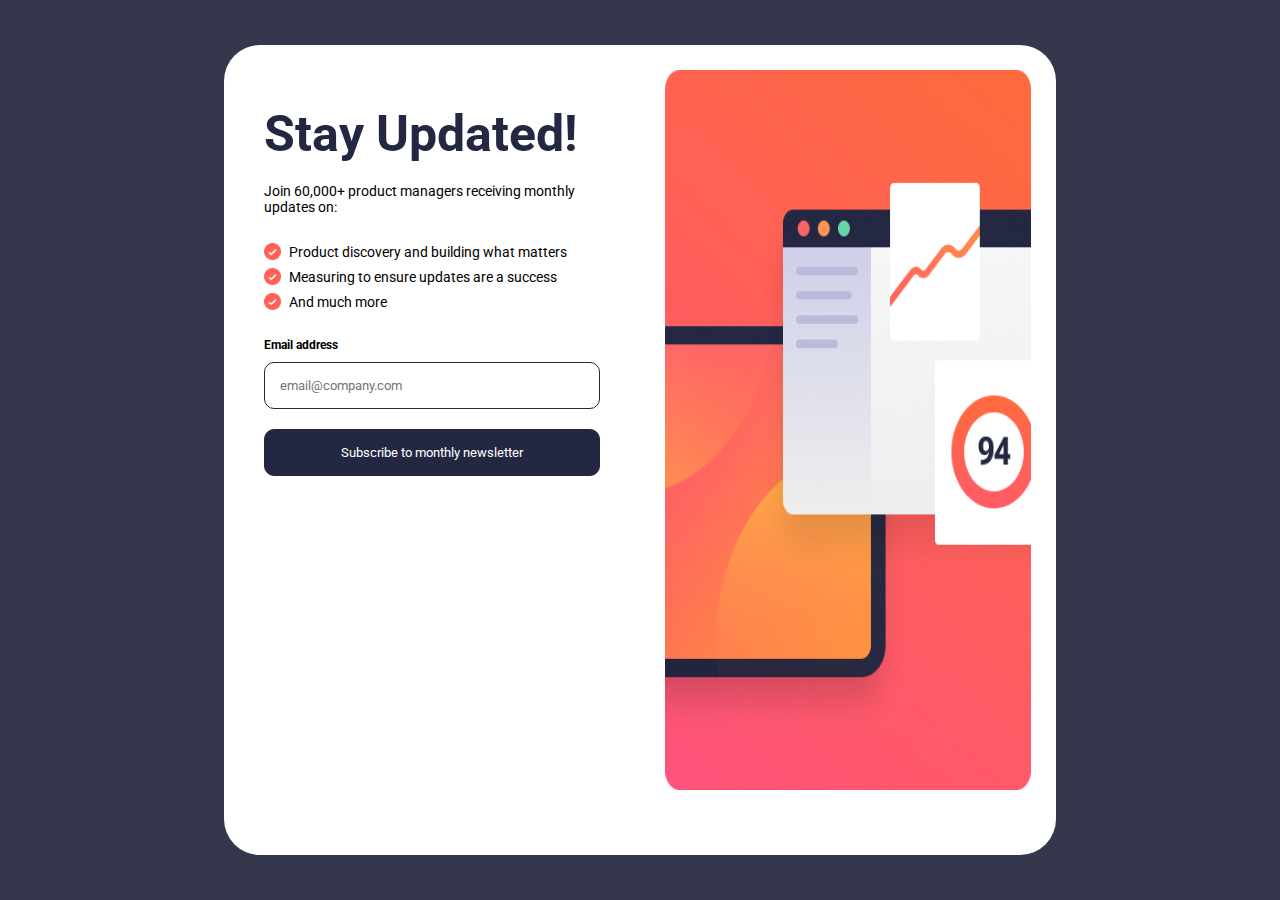
==== .history/newsletter.html @ 0e139861 "first commit" ====
<!DOCTYPE html>
<html lang="en">

<head>
    <meta charset="UTF-8">
    <meta name="viewport" content="width=device-width, initial-scale=1.0">
    <link rel="stylesheet" href="./assets/css/newsletter.css">
    <link rel="preconnect" href="https://fonts.googleapis.com">
    <link rel="preconnect" href="https://fonts.gstatic.com" crossorigin>
    <link
        href="https://fonts.googleapis.com/css2?family=Roboto:ital,wght@0,100;0,300;0,400;0,500;0,700;0,900;1,100;1,300;1,400;1,500;1,700;1,900&display=swap"
        rel="stylesheet">
    <title>News Letter</title>

</head>

<body>

    <div class="parent-container">
        <div class="left-container">
            <h1 class="updated">Stay Updated!</h1>
            <p class="content">Join 60,000+ product managers receiving monthly updates on:</p>
            <ul class="listed">
                <div class="checkBoxContainer"><img src="./assets/images/check.png" alt="check box">
                    <li>Product discovery and building what matters</li>
                </div>
                <div class="checkBoxContainer"><img src="./assets/images/check.png" alt="check box">
                    <li>Measuring to ensure updates are a success</li>
                </div>
                <div class="checkBoxContainer" id="muchMore"><img src="./assets/images/check.png" alt="check box">
                    <li>And much more</li>
                </div>
            </ul>
            <form class="form-container" action="./confirmation.html">
                <div class="formGroup">
                    <div class="input-header">
                        <label for="email" class="email">Email address</label>
                        <div class="error-container"></div>
                    </div>
                    <input type="text" id="email" name="email" autocomplete="off" placeholder="email@company.com">


                </div>
                <button type="submit" class="button">Subscribe to monthly newsletter</button>
            </form>

        </div>
        <div class="right-container">
            <img src="./assets/images/QA img.png" class="image" alt="">
        </div>

    </div>





    <script src="./assets/js/newsletter.js"></script>
</body>

</html>
---- .history/assets/css/newsletter.css ----
* {
  margin: 0;
  padding: 0;
  box-sizing: border-box;
  font-family: "Roboto";
}

body {
  background-color: #35384c;
  display: flex;
  align-items: center;
  height: 100vh;
}

.parent-container {
  height: 90vh;
  border-radius: 36px;
  width: 65%;
  margin: 0 auto;
  background-color: #ffff;
  display: flex;
  justify-content: space-between;
}
.left-container {
  width: 50%;
  display: flex;
  flex-direction: column;
  gap: 20px;
  padding: 60px 40px;
}
.updated {
  color: #242742;
  font-size: 50px;
  margin: 0 auto;
  width: 100%;
}
.content {
  font-size: 14px;
}
.right-container {
  padding: 3%;
  height: 80vh;
  width: 50%;
}
.right-container img {
  margin: 0 auto;
  height: 80vh;
  width: 100%;
}

.listed {
  list-style: none;
}
.checkBoxContainer {
  display: flex;
  align-items: center;
  margin: 8px auto;
}
.checkBoxContainer img {
  width: 17px;
  height: 17px;
}
.checkBoxContainer li {
  font-size: 14px;
  margin-left: 8px;
}

.formGroup {
  display: flex;
  flex-direction: column;
  gap: 10px;
}
.form-container input,
.form-container button {
  border-radius: 10px;
  width: 100%;
  padding: 15px;
  margin-bottom: 20px;
  border: 1px solid #242742;
}
.button {
  color: #ffffff;
  background-color: #242742;
}
.button:hover {
  background: rgb(255, 106, 58);
  background: linear-gradient(
    107deg,
    rgb(255, 106, 58, 1) 0%,
    rgb(255, 87, 110, 1) 100%
  );
  transition: 0.5s ease-in-out;
  box-shadow: 0px 1px 25px -5px rgb(255, 97, 85, 0.81);
}
.email,
.error-container {
  font-weight: bold;
  font-size: 12px;
}
.error-container {
  color: red;
}
.input-header {
  display: flex;
  justify-content: space-between;
  align-items: center;
}
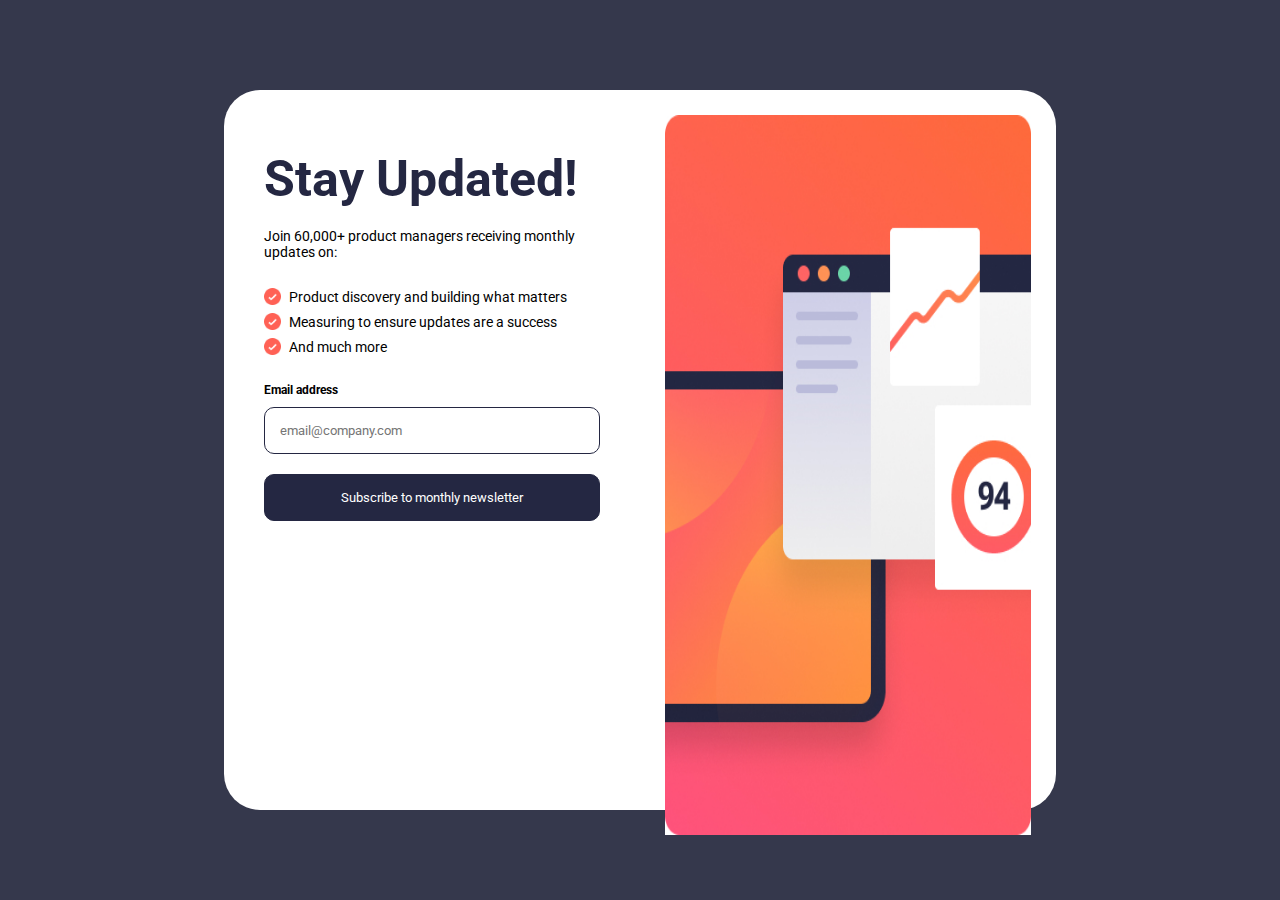
==== commit 12aaa980: "final commit" ====
--- a/.history/newsletter.html
+++ b/.history/newsletter.html
@@ -46,8 +46,17 @@
 
         </div>
         <div class="right-container">
-            <img src="./assets/images/QA img.png" class="image" alt="">
+            <div class="img">
+            <img src="./assets/images/image.jpg" class="image" alt="">
+
+            </div>
         </div>
+        <!-- <div class="hidden-right-container" style="display: none;">
+            <div class="img">
+            <img src="./assets/images/Mask group.png" class="image" alt="">
+
+            </div>
+        </div> -->
 
     </div>
 
--- a/.history/assets/css/newsletter.css
+++ b/.history/assets/css/newsletter.css
@@ -13,7 +13,7 @@
 }
 
 .parent-container {
-  height: 90vh;
+  /* height: 90vh; */
   border-radius: 36px;
   width: 65%;
   margin: 0 auto;
@@ -105,3 +105,89 @@
   justify-content: space-between;
   align-items: center;
 }
+
+@media screen and (max-width: 900px) {
+  body {
+    background: none;
+    margin: 0;
+    padding: 0;
+    box-sizing: border-box;
+    /* display: flex; */
+    /* flex-direction: column-reverse;
+    height: 100vh;
+    position: absolute; */
+  }
+  .parent-container {
+    flex-direction: column-reverse;
+    height: 100vh;
+    width: 100%;  
+  }
+  .left-container {
+    height: 60vh;
+    position: relative;
+    width: 100%;
+    top: 10px;
+    padding: 70px 15px;
+  }
+  .content {
+    font-size: 18px;
+  }
+  .left-container .updated {
+    font-size: 40px;
+  }
+  .form-container input,
+  .form-container button {
+    border-radius: 10px;
+    width: 100%;
+    padding: 18px;
+    margin-bottom: 30px;
+    border: 1px solid #242742;
+    
+  }
+  .form-container input::placeholder {
+    font-size: 14px;
+  }
+  .checkBoxContainer {
+    margin-bottom: 20px;
+    align-items: first baseline;
+  }
+  .checkBoxContainer li {
+    font-size: 18px;
+    margin-left: 20px;
+  }
+  .checkBoxContainer img {
+    width: 20px;
+    height: 20px;
+  }
+  .email,
+  .error-container {
+    font-weight: bold;
+    font-size: 15px;
+  }
+
+  .right-container img {
+    position: relative;
+    max-height: 50vh;
+    width: 100%;
+    visibility: hidden;
+  }
+
+  .input-header {
+    margin-top: 10px;
+  }
+
+  .right-container{
+    position: relative;
+    background-size: cover;
+    background-position: absolute;
+    background-repeat: no-repeat;
+    background-image: url("../images/Mask.png");
+    width: 100%;
+    border-radius:12px;
+    top: 60px;
+   
+  }
+  
+
+ 
+}
